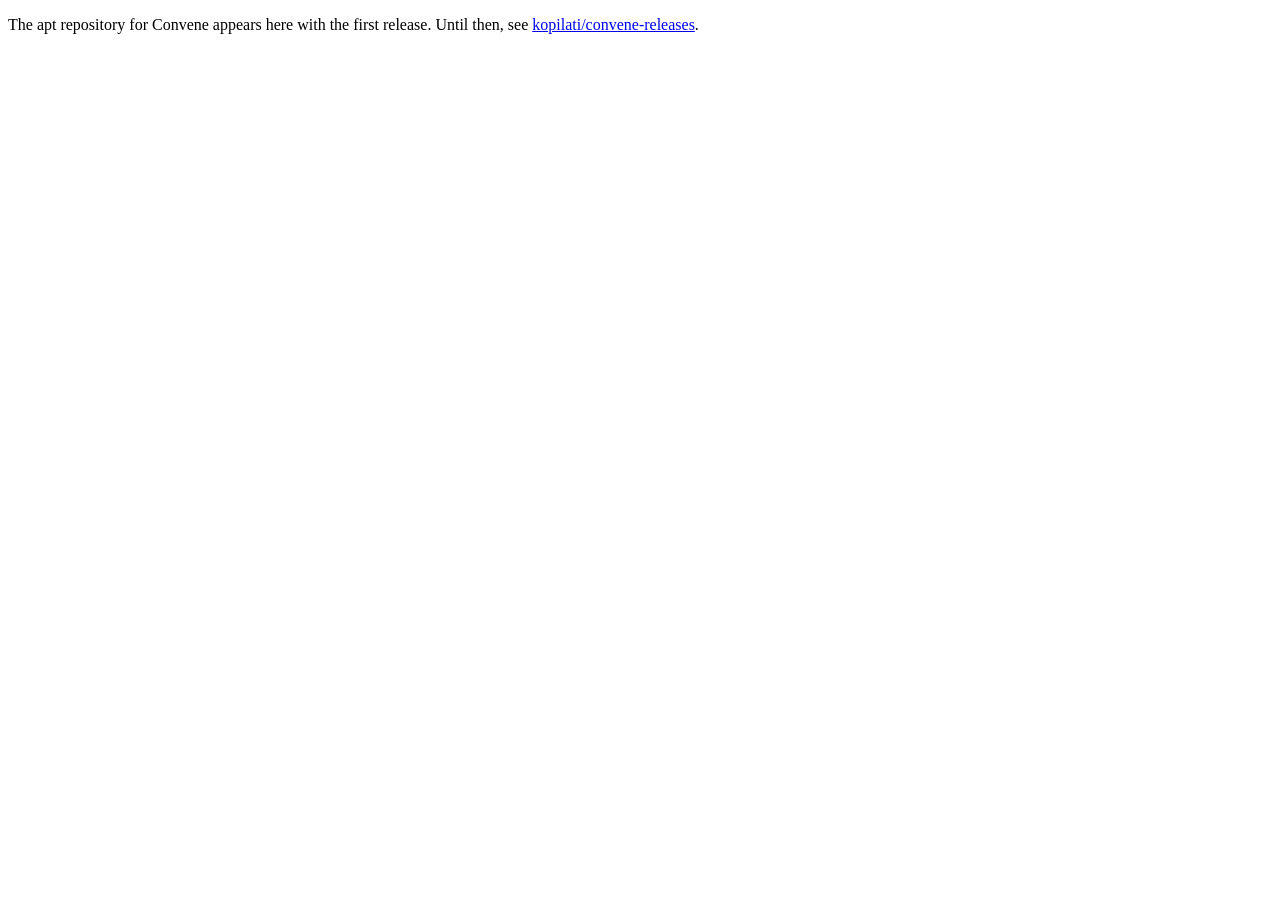
==== docs/index.html @ 104bd397 "the installing page, and the apt repository's place How to install Convene on macOS, Linux, Windows," ====
<!doctype html><title>convene apt repository</title>
<p>The apt repository for Convene appears here with the first release. Until then, see
<a href="https://github.com/kopilati/convene-releases">kopilati/convene-releases</a>.</p>
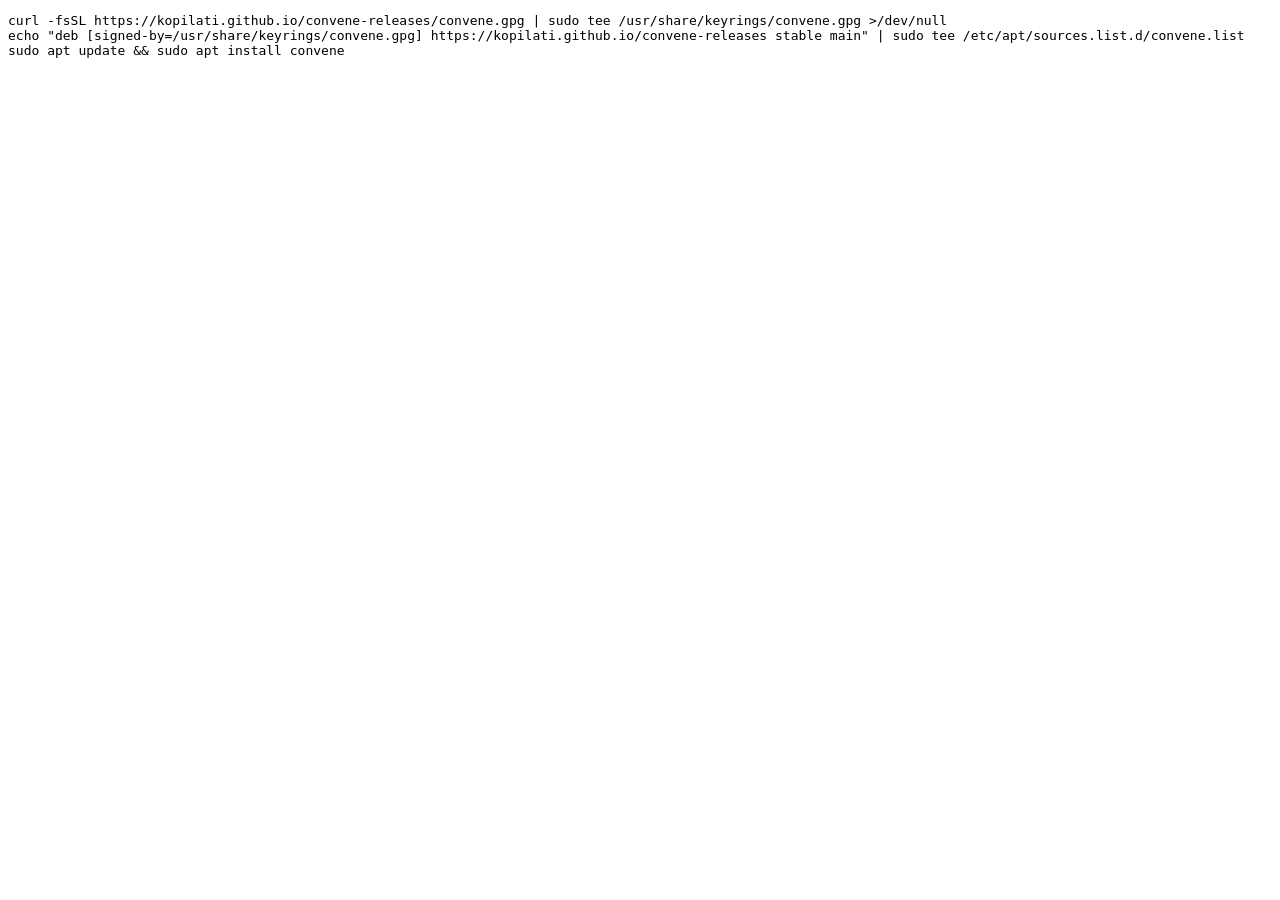
==== commit a636207e: "convene 0.4.0" ====
--- a/docs/index.html
+++ b/docs/index.html
@@ -1,3 +1,6 @@
 <!doctype html><title>convene apt repository</title>
-<p>The apt repository for Convene appears here with the first release. Until then, see
-<a href="https://github.com/kopilati/convene-releases">kopilati/convene-releases</a>.</p>
+<pre>
+curl -fsSL https://kopilati.github.io/convene-releases/convene.gpg | sudo tee /usr/share/keyrings/convene.gpg >/dev/null
+echo "deb [signed-by=/usr/share/keyrings/convene.gpg] https://kopilati.github.io/convene-releases stable main" | sudo tee /etc/apt/sources.list.d/convene.list
+sudo apt update && sudo apt install convene
+</pre>
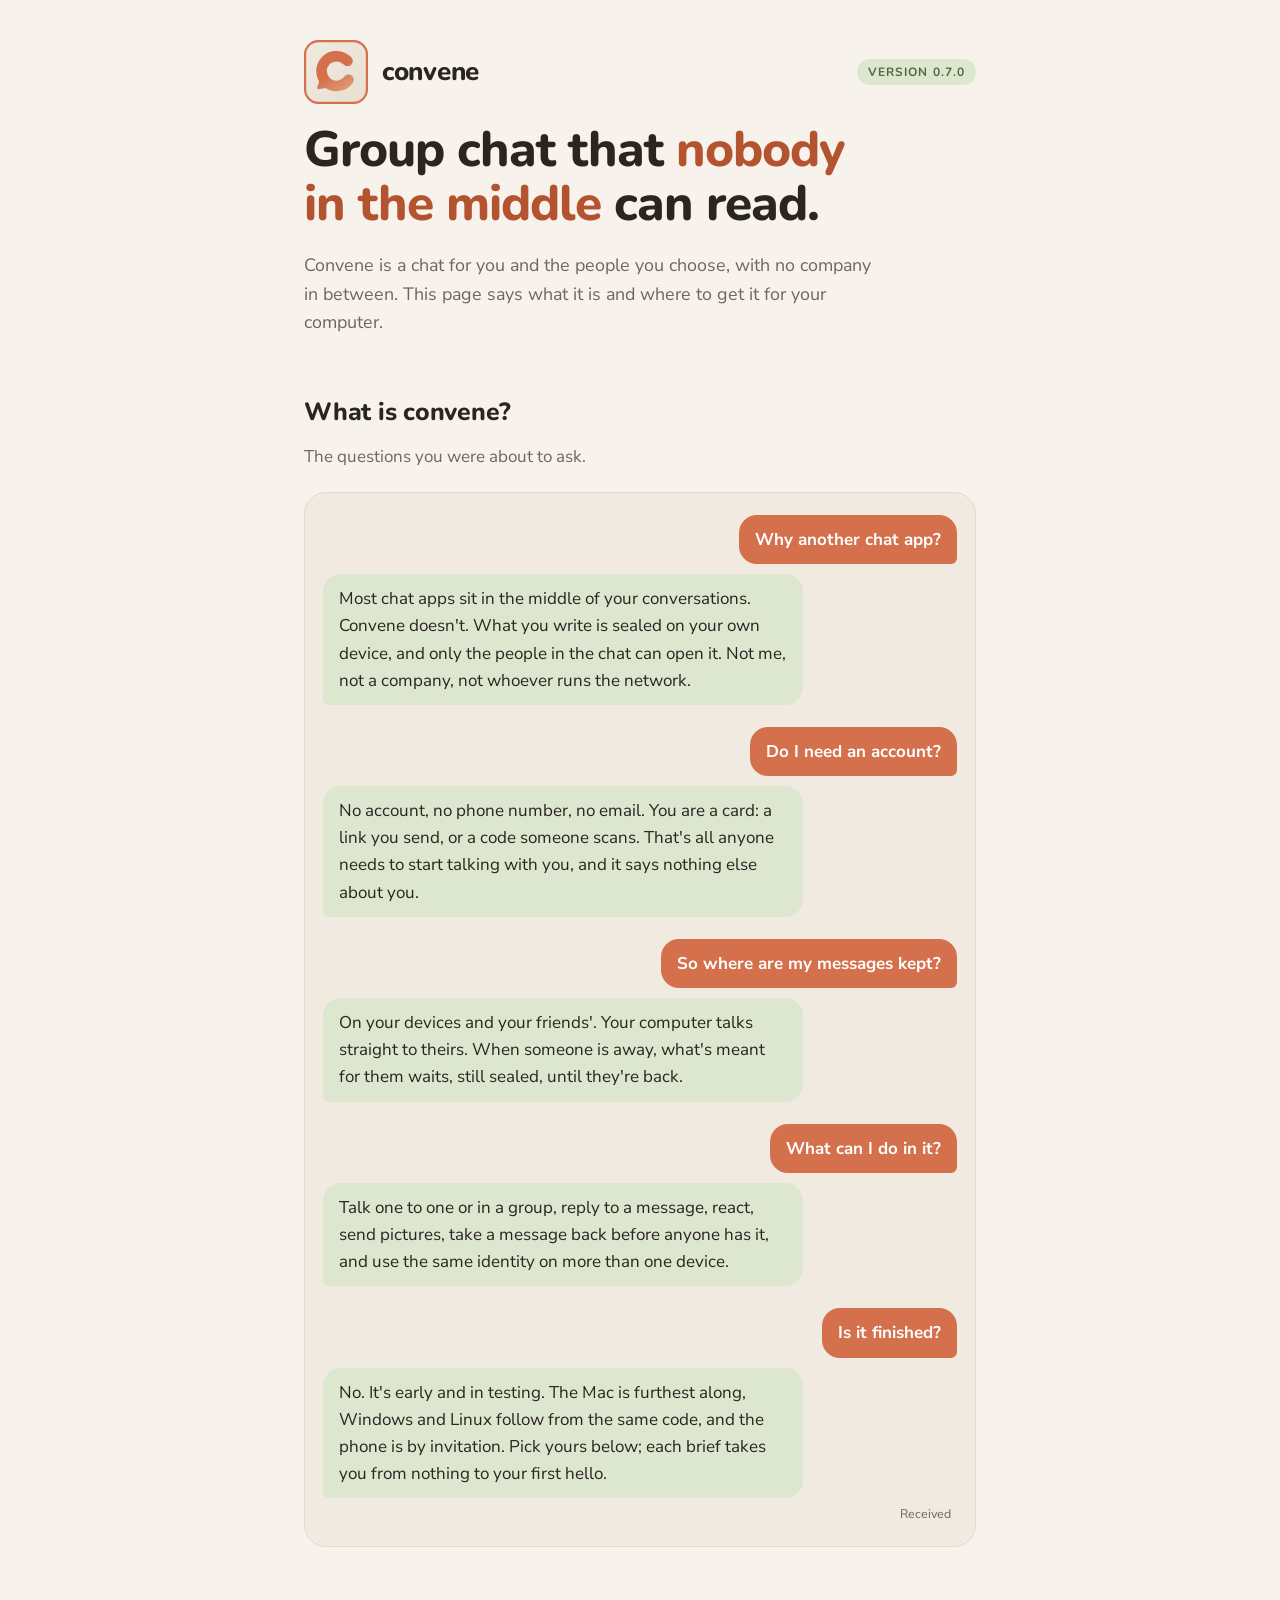
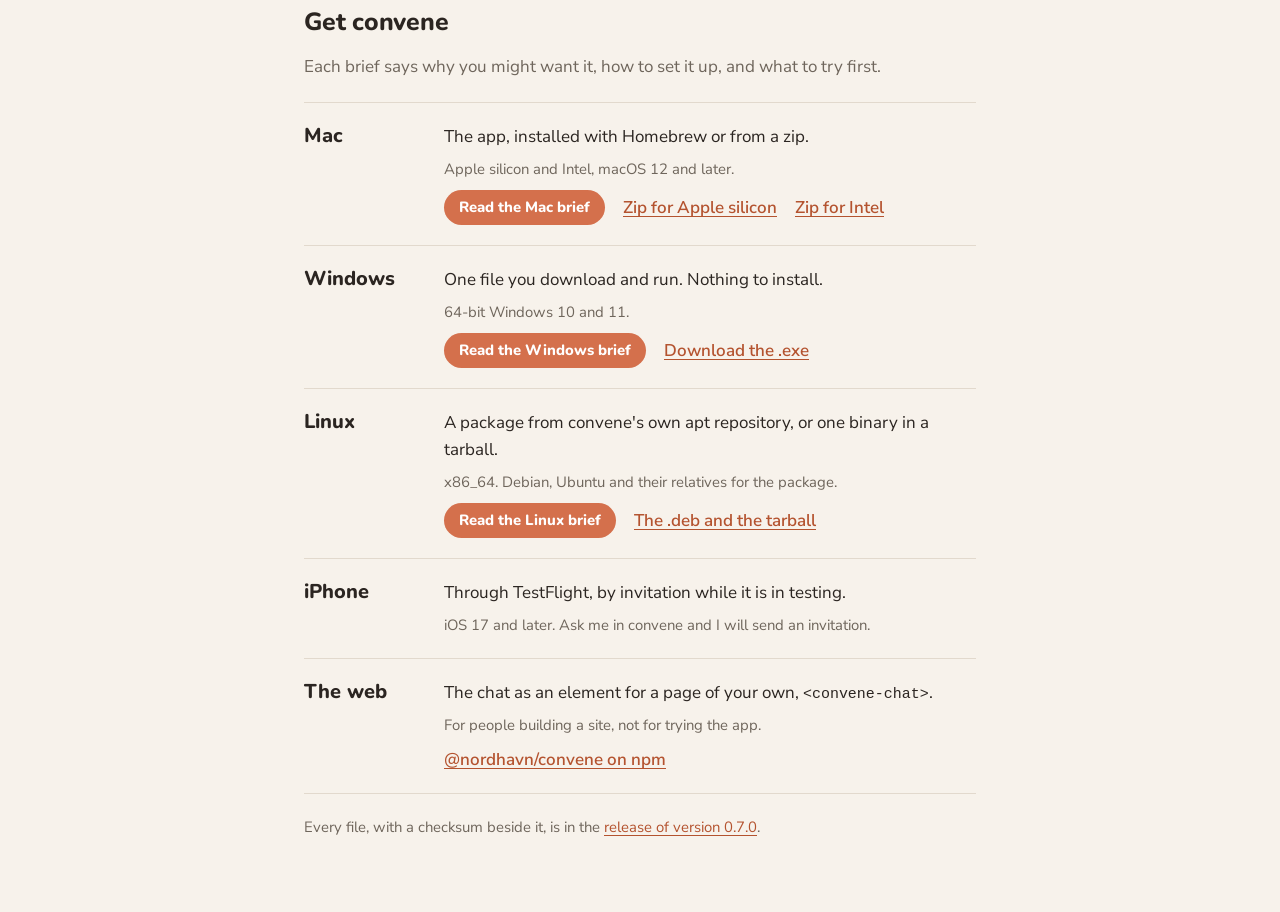
==== commit cc231384: "the pages at 0.7.0" ====
--- a/docs/index.html
+++ b/docs/index.html
@@ -1,6 +1,119 @@
-<!doctype html><title>convene apt repository</title>
-<pre>
-curl -fsSL https://kopilati.github.io/convene-releases/convene.gpg | sudo tee /usr/share/keyrings/convene.gpg >/dev/null
-echo "deb [signed-by=/usr/share/keyrings/convene.gpg] https://kopilati.github.io/convene-releases stable main" | sudo tee /etc/apt/sources.list.d/convene.list
-sudo apt update && sudo apt install convene
-</pre>
+<!doctype html>
+<html lang="en">
+<head>
+<meta charset="utf-8">
+<meta name="viewport" content="width=device-width,initial-scale=1,viewport-fit=cover">
+<title>convene</title>
+<meta name="description" content="convene, a group chat nobody in the middle can read: where to get it for the Mac, Windows and Linux, and a brief for each.">
+<link rel="stylesheet" href="https://fonts.googleapis.com/css2?family=Nunito:wght@600;700;800&family=Nunito+Sans:opsz,wght@6..12,400;6..12,600;6..12,700&display=swap">
+<link rel="stylesheet" href="brief/site.css">
+</head>
+<body>
+<main class="page">
+
+  <header class="hero">
+    <div class="brand">
+      <svg viewBox="100 100 824 824" role="img" aria-label="The convene icon">
+        <defs>
+          <linearGradient id="ibg" x1="0" y1="0" x2="1" y2="1"><stop offset="0" stop-color="#F1EAE0"/><stop offset="1" stop-color="#E8DFD2"/></linearGradient>
+          <linearGradient id="imk" gradientUnits="userSpaceOnUse" x1="420" y1="330" x2="700" y2="760"><stop offset="0.35" stop-color="#D4704C"/><stop offset="1" stop-color="#E0A27A"/></linearGradient>
+          <mask id="im" maskUnits="userSpaceOnUse" x="0" y="0" width="1024" height="1024">
+            <path d="M660.7 371.5 A192 192 0 1 0 673.3 612.9" fill="none" stroke="#fff" stroke-width="136" stroke-linecap="round"/>
+            <path d="M402.0 700.9 L284.0 718.2 L317.1 616.0 Z" fill="#fff" stroke="#fff" stroke-width="30" stroke-linejoin="round"/>
+          </mask>
+        </defs>
+        <rect x="100" y="100" width="824" height="824" rx="186" fill="url(#ibg)"/>
+        <rect x="114" y="114" width="796" height="796" rx="172" fill="none" stroke="#D4704C" stroke-width="28"/>
+        <rect width="1024" height="1024" fill="url(#imk)" mask="url(#im)"/>
+      </svg>
+      <b>convene</b>
+      <span class="tag">Version 0.7.0</span>
+    </div>
+    <h1>Group chat that <em>nobody in the middle</em> can read.</h1>
+    <p class="lede">Convene is a chat for you and the people you choose, with no company in between. This page says what it is and where to get it for your computer.</p>
+  </header>
+
+  <section aria-labelledby="what">
+    <h2 id="what">What is convene?</h2>
+    <p class="sub">The questions you were about to ask.</p>
+    <div class="chat">
+      <p class="me">Why another chat app?</p>
+      <p class="them">Most chat apps sit in the middle of your conversations. Convene doesn't. What you write is sealed on your own device, and only the people in the chat can open it. Not me, not a company, not whoever runs the network.</p>
+
+      <p class="me">Do I need an account?</p>
+      <p class="them">No account, no phone number, no email. You are a card: a link you send, or a code someone scans. That's all anyone needs to start talking with you, and it says nothing else about you.</p>
+
+      <p class="me">So where are my messages kept?</p>
+      <p class="them">On your devices and your friends'. Your computer talks straight to theirs. When someone is away, what's meant for them waits, still sealed, until they're back.</p>
+
+      <p class="me">What can I do in it?</p>
+      <p class="them">Talk one to one or in a group, reply to a message, react, send pictures, take a message back before anyone has it, and use the same identity on more than one device.</p>
+
+      <p class="me">Is it finished?</p>
+      <p class="them">No. It's early and in testing. The Mac is furthest along, Windows and Linux follow from the same code, and the phone is by invitation. Pick yours below; each brief takes you from nothing to your first hello.</p>
+      <span class="reach">Received</span>
+    </div>
+  </section>
+
+  <section aria-labelledby="get">
+    <h2 id="get">Get convene</h2>
+    <p class="sub">Each brief says why you might want it, how to set it up, and what to try first.</p>
+    <ul class="dists">
+      <li>
+        <h3>Mac</h3>
+        <div class="what">
+          <p>The app, installed with Homebrew or from a zip.</p>
+          <p class="needs">Apple silicon and Intel, macOS 12 and later.</p>
+          <p class="links">
+            <a class="brief" href="brief/mac.html">Read the Mac brief</a>
+            <a href="https://github.com/kopilati/convene-releases/releases/download/v0.7.0/Convene-0.7.0-macos-arm64.zip">Zip for Apple silicon</a>
+            <a href="https://github.com/kopilati/convene-releases/releases/download/v0.7.0/Convene-0.7.0-macos-x86_64.zip">Zip for Intel</a>
+          </p>
+        </div>
+      </li>
+      <li>
+        <h3>Windows</h3>
+        <div class="what">
+          <p>One file you download and run. Nothing to install.</p>
+          <p class="needs">64-bit Windows 10 and 11.</p>
+          <p class="links">
+            <a class="brief" href="brief/windows.html">Read the Windows brief</a>
+            <a href="https://github.com/kopilati/convene-releases/releases/download/v0.7.0/Convene-0.7.0-windows-x86_64.exe">Download the .exe</a>
+          </p>
+        </div>
+      </li>
+      <li>
+        <h3>Linux</h3>
+        <div class="what">
+          <p>A package from convene's own apt repository, or one binary in a tarball.</p>
+          <p class="needs">x86_64. Debian, Ubuntu and their relatives for the package.</p>
+          <p class="links">
+            <a class="brief" href="brief/linux.html">Read the Linux brief</a>
+            <a href="https://github.com/kopilati/convene-releases/releases/tag/v0.7.0">The .deb and the tarball</a>
+          </p>
+        </div>
+      </li>
+      <li>
+        <h3>iPhone</h3>
+        <div class="what">
+          <p>Through TestFlight, by invitation while it is in testing.</p>
+          <p class="needs">iOS 17 and later. Ask me in convene and I will send an invitation.</p>
+        </div>
+      </li>
+      <li>
+        <h3>The web</h3>
+        <div class="what">
+          <p>The chat as an element for a page of your own, <code class="file">&lt;convene-chat&gt;</code>.</p>
+          <p class="needs">For people building a site, not for trying the app.</p>
+          <p class="links"><a href="https://www.npmjs.com/package/@nordhavn/convene">@nordhavn/convene on npm</a></p>
+        </div>
+      </li>
+    </ul>
+    <p class="foot">Every file, with a checksum beside it, is in the <a href="https://github.com/kopilati/convene-releases/releases/tag/v0.7.0">release of version 0.7.0</a>.</p>
+  </section>
+
+
+</main>
+<script src="brief/site.js"></script>
+</body>
+</html>
--- a/docs/brief/site.css
+++ b/docs/brief/site.css
@@ -0,0 +1,152 @@
+/* convene's pages for the people installing it: the front page and one brief per distribution.
+   One reading column. A brief's "why" is a chat, drawn as convene draws one: the reader's words
+   right in terracotta, the answers left in sage. Setup is a numbered path. The colours are the
+   app's own (macos/src/theme.rs). */
+:root {
+  color-scheme: light;
+  --bg: #F7F2EB;          /* cream, the window */
+  --sidebar: #F1EAE0;
+  --raised: #E8DFD2;
+  --hairline: #E2D9CD;
+  --text: #2B2521;
+  --muted: #6F665C;
+  --accent: #D4704C;      /* terracotta: your words, the one button that matters */
+  --accent-ink: #B4532F;  /* terracotta deep enough for small text on cream */
+  --on-accent: #FFFFFF;
+  --theirs: #DDE6CF;      /* sage: their words */
+  --on-theirs: #2B2521;
+  --olive: #4F6B3E;
+  --display: "Nunito", ui-rounded, "SF Pro Rounded", system-ui, sans-serif;
+  --body: "Nunito Sans", system-ui, -apple-system, "Segoe UI", sans-serif;
+  --mono: ui-monospace, "SF Mono", Menlo, Consolas, monospace;
+  --r-bubble: 18px;
+  --r: 12px;
+}
+@media (prefers-color-scheme: dark) {
+  :root:not([data-theme="light"]) {
+    --bg: #1E1916; --sidebar: #27211D; --raised: #332B26; --hairline: #40372F;
+    --text: #F1EAE0; --muted: #AB9F92; --accent: #D4704C; --accent-ink: #E8956F;
+    --on-accent: #FFFFFF; --theirs: #36432E; --on-theirs: #EEF2E6; --olive: #A9C296;
+    color-scheme: dark;
+  }
+}
+:root[data-theme="dark"] {
+  --bg: #1E1916; --sidebar: #27211D; --raised: #332B26; --hairline: #40372F;
+  --text: #F1EAE0; --muted: #AB9F92; --accent: #D4704C; --accent-ink: #E8956F;
+  --on-accent: #FFFFFF; --theirs: #36432E; --on-theirs: #EEF2E6; --olive: #A9C296;
+  color-scheme: dark;
+}
+
+*, *::before, *::after { box-sizing: border-box; }
+body {
+  margin: 0;
+  background: var(--bg); color: var(--text);
+  font: 400 17px/1.6 var(--body);
+  padding-block: 40px 72px;
+  padding-left: max(20px, env(safe-area-inset-left, 0px));
+  padding-right: max(20px, env(safe-area-inset-right, 0px));
+}
+img, svg { max-width: 100%; }
+.page { max-width: 42rem; margin: 0 auto; display: flex; flex-direction: column; gap: 56px; }
+h1, h2, h3 { font-family: var(--display); text-wrap: balance; margin: 0; }
+p { margin: 0; }
+a { color: var(--accent-ink); text-underline-offset: 3px; }
+a:focus-visible, button:focus-visible { outline: 3px solid var(--accent); outline-offset: 2px; }
+
+/* Hero */
+.hero { display: flex; flex-direction: column; gap: 20px; }
+.brand { display: flex; align-items: center; gap: 14px; }
+.brand svg { width: 64px; height: 64px; flex: none; }
+.brand b { font: 800 26px/1 var(--display); letter-spacing: -0.01em; }
+.brand a { color: inherit; text-decoration: none; }
+.tag { font: 700 12px/1 var(--display); letter-spacing: 0.09em; text-transform: uppercase;
+       color: var(--olive); background: var(--theirs); padding: 7px 11px; border-radius: 99px; margin-left: auto; }
+h1 { font-weight: 800; font-size: clamp(2rem, 6.2vw, 3.1rem); line-height: 1.08; letter-spacing: -0.02em; }
+h1 em { font-style: normal; color: var(--accent-ink); }
+.lede { font-size: 1.12rem; color: var(--muted); max-width: 36rem; }
+
+section { display: flex; flex-direction: column; gap: 22px; }
+h2 { font-weight: 800; font-size: 1.55rem; letter-spacing: -0.01em; }
+.sub { color: var(--muted); margin-top: -12px; }
+
+/* The why, as a chat */
+.chat { display: flex; flex-direction: column; gap: 10px; background: var(--sidebar);
+        border: 1px solid var(--hairline); border-radius: 22px; padding: 22px 18px; }
+.chat p { max-width: min(30rem, 88%); padding: 11px 16px; border-radius: var(--r-bubble); }
+.chat .me { align-self: flex-end; background: var(--accent); color: var(--on-accent);
+            font-weight: 700; border-bottom-right-radius: 6px; margin-top: 12px; }
+.chat .me:first-child { margin-top: 0; }
+.chat .them { align-self: flex-start; background: var(--theirs); color: var(--on-theirs);
+              border-bottom-left-radius: 6px; }
+.reach { align-self: flex-end; font-size: 0.78rem; color: var(--muted); margin-top: -4px; padding-right: 6px; }
+
+/* Setup path */
+.steps { list-style: none; margin: 0; padding: 0; display: flex; flex-direction: column; gap: 30px; counter-reset: s; }
+.steps > li { counter-increment: s; display: grid; grid-template-columns: 40px minmax(0, 1fr); column-gap: 16px; }
+.steps > li::before { content: counter(s); width: 40px; height: 40px; border-radius: 50%;
+                      background: var(--accent); color: var(--on-accent);
+                      font: 800 18px/40px var(--display); text-align: center; }
+.step { display: flex; flex-direction: column; gap: 10px; min-width: 0; }
+.step h3 { font-weight: 800; font-size: 1.15rem; line-height: 40px; }
+.step h3 + p { margin-top: -8px; }
+.cmd { display: flex; align-items: stretch; background: var(--raised); border-radius: var(--r); overflow: hidden; }
+.cmd code { flex: 1; min-width: 0; overflow-x: auto; white-space: nowrap; padding: 12px 14px;
+            font: 400 0.86rem/1.5 var(--mono); color: var(--text); }
+.cmd button { flex: none; border: 0; border-left: 1px solid var(--hairline); background: transparent; color: var(--accent-ink);
+              font: 700 0.85rem/1 var(--display); padding: 0 16px; cursor: pointer; min-width: 74px; }
+.cmd button:hover { background: var(--hairline); }
+.clicks { display: flex; flex-wrap: wrap; gap: 6px 4px; align-items: center; padding: 0; margin: 0; list-style: none; }
+.clicks li { background: var(--raised); border-radius: 99px; padding: 5px 13px; font-weight: 600; font-size: 0.93rem; }
+.clicks li + li::before { content: "›"; color: var(--muted); margin: 0 9px 0 -13px; position: relative; left: -6px; font-weight: 700; }
+kbd, .ui { font: 700 0.92em var(--display); background: var(--raised); border-radius: 7px; padding: 2px 8px; white-space: nowrap; }
+code.file { font: 400 0.88em var(--mono); overflow-wrap: anywhere; }
+.aside { font-size: 0.93rem; color: var(--muted); }
+.get { align-self: flex-start; display: inline-block; background: var(--accent); color: var(--on-accent);
+       font: 800 1rem/1 var(--display); text-decoration: none; padding: 14px 20px; border-radius: 99px; }
+.get:hover { filter: brightness(1.06); }
+
+/* Things to try */
+.try { list-style: none; margin: 0; padding: 0; display: grid; grid-template-columns: repeat(auto-fit, minmax(17rem, 1fr)); gap: 0 32px; }
+.try li { padding: 14px 0; border-top: 1px solid var(--hairline); min-width: 0; }
+.try b { font-family: var(--display); font-weight: 800; display: block; }
+.try span { color: var(--muted); font-size: 0.96rem; }
+
+.words { display: grid; grid-template-columns: auto minmax(0, 1fr); gap: 10px 16px; align-items: baseline; margin: 0; }
+.words dt { font: 700 0.85rem var(--display); color: var(--muted); }
+.words dd { margin: 0; }
+
+/* Where Rune is: his card, as a link to copy */
+.address { background: var(--sidebar); border: 1px solid var(--hairline); border-radius: 22px; padding: 26px 24px; gap: 16px; }
+.address .who { display: flex; align-items: center; gap: 14px; }
+.address .face { flex: none; width: 48px; height: 48px; border-radius: 50%; background: var(--accent); color: var(--on-accent);
+                 font: 800 22px/48px var(--display); text-align: center; }
+.address .who p { color: var(--muted); font-size: 0.93rem; }
+.address .who b { display: block; color: var(--text); font: 800 1.15rem/1.3 var(--display); }
+.address ol { margin: 0; padding-left: 1.3em; display: flex; flex-direction: column; gap: 6px; }
+.address .cmd { background: var(--raised); }
+
+/* Closing */
+.tell { background: var(--theirs); color: var(--on-theirs); border-radius: 22px; padding: 26px 24px; gap: 14px; }
+.tell ul { margin: 0; padding-left: 1.2em; display: flex; flex-direction: column; gap: 6px; }
+.sign { font: 800 1.1rem var(--display); }
+
+/* The front page: one row per distribution */
+.dists { list-style: none; margin: 0; padding: 0; display: flex; flex-direction: column; }
+.dists > li { display: grid; grid-template-columns: 7.5rem minmax(0, 1fr); gap: 4px 20px; padding: 20px 0; border-top: 1px solid var(--hairline); }
+.dists > li:last-child { border-bottom: 1px solid var(--hairline); }
+.dists h3 { font-weight: 800; font-size: 1.25rem; line-height: 1.3; }
+.dists .what { display: flex; flex-direction: column; gap: 8px; min-width: 0; }
+.dists .needs { color: var(--muted); font-size: 0.93rem; }
+.links { display: flex; flex-wrap: wrap; gap: 8px 18px; align-items: center; font-weight: 600; }
+.links .brief { background: var(--accent); color: var(--on-accent); font: 800 0.93rem/1 var(--display);
+                text-decoration: none; padding: 10px 15px; border-radius: 99px; }
+.links .brief:hover { filter: brightness(1.06); }
+.foot { color: var(--muted); font-size: 0.93rem; }
+
+@media (max-width: 30rem) {
+  .tag { display: none; }
+  .steps > li { grid-template-columns: 32px minmax(0, 1fr); column-gap: 12px; }
+  .steps > li::before { width: 32px; height: 32px; line-height: 32px; font-size: 15px; }
+  .step h3 { line-height: 32px; }
+  .dists > li { grid-template-columns: minmax(0, 1fr); }
+}
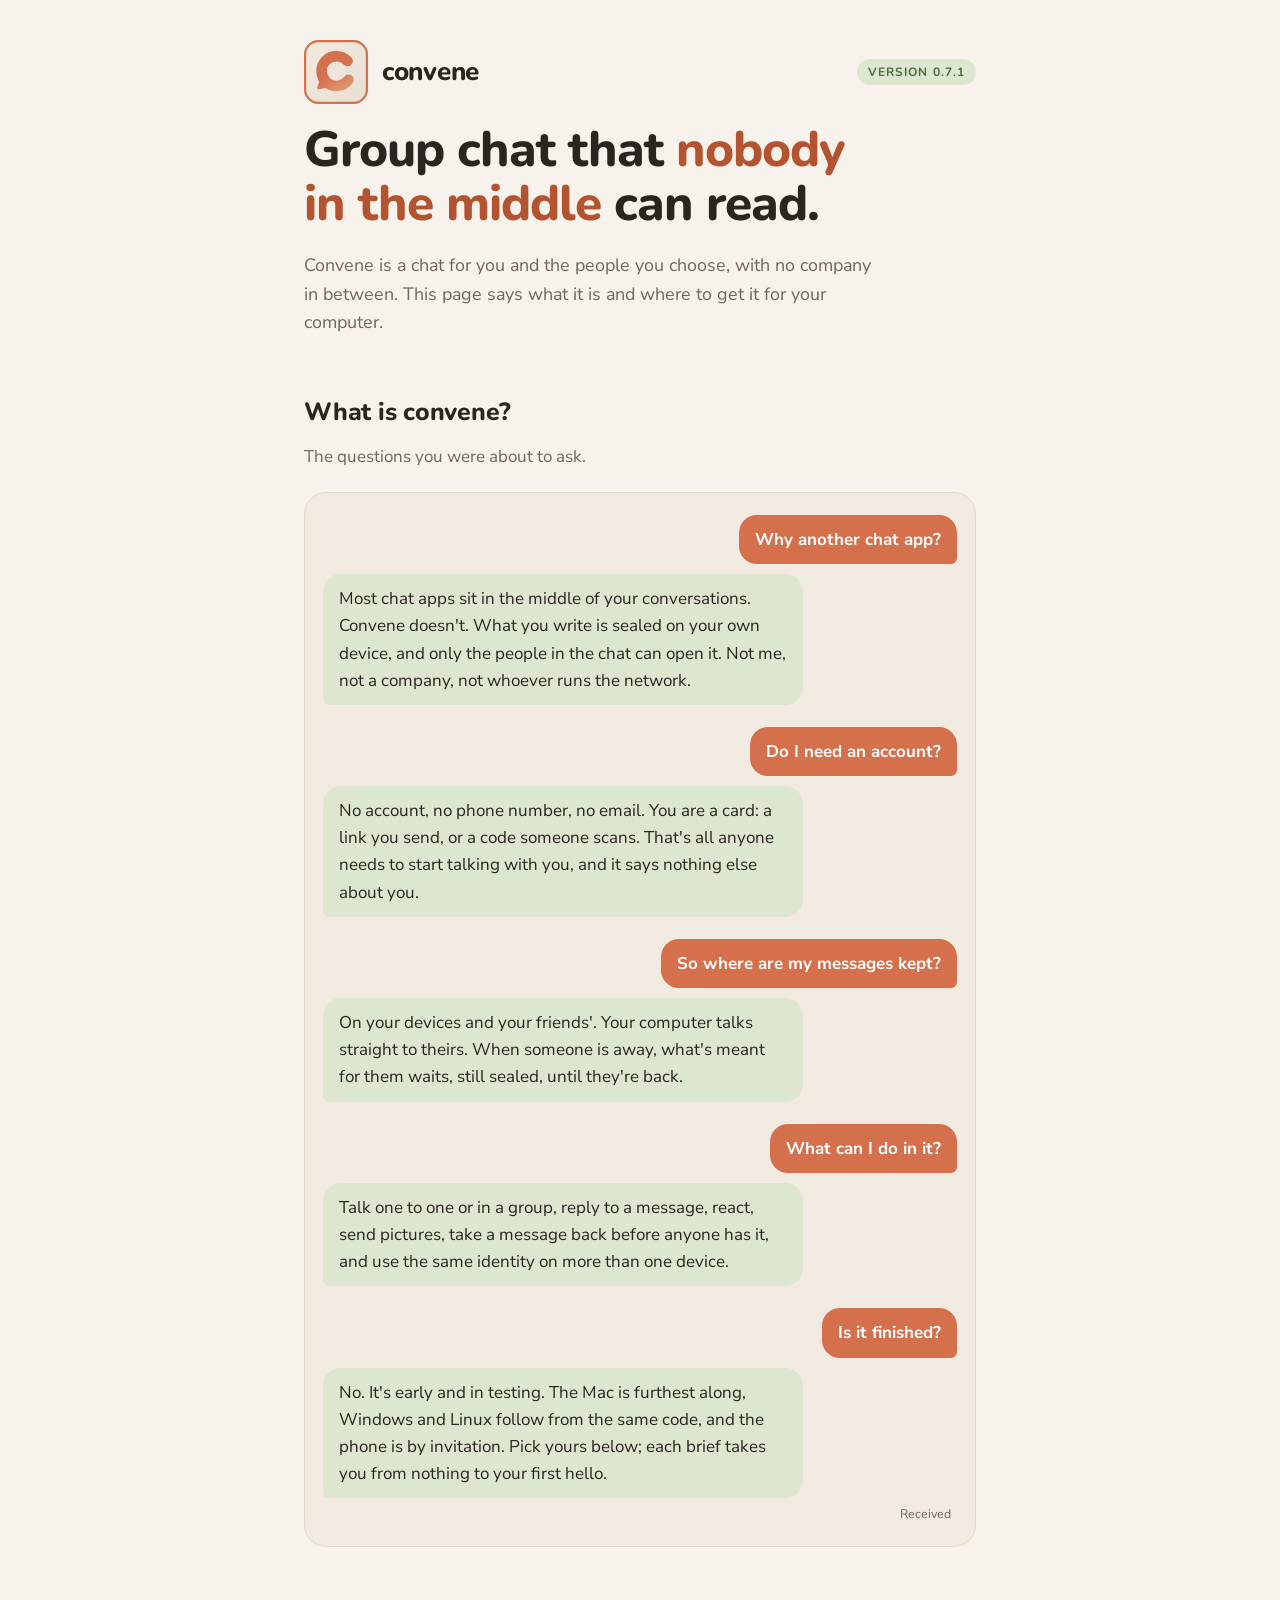
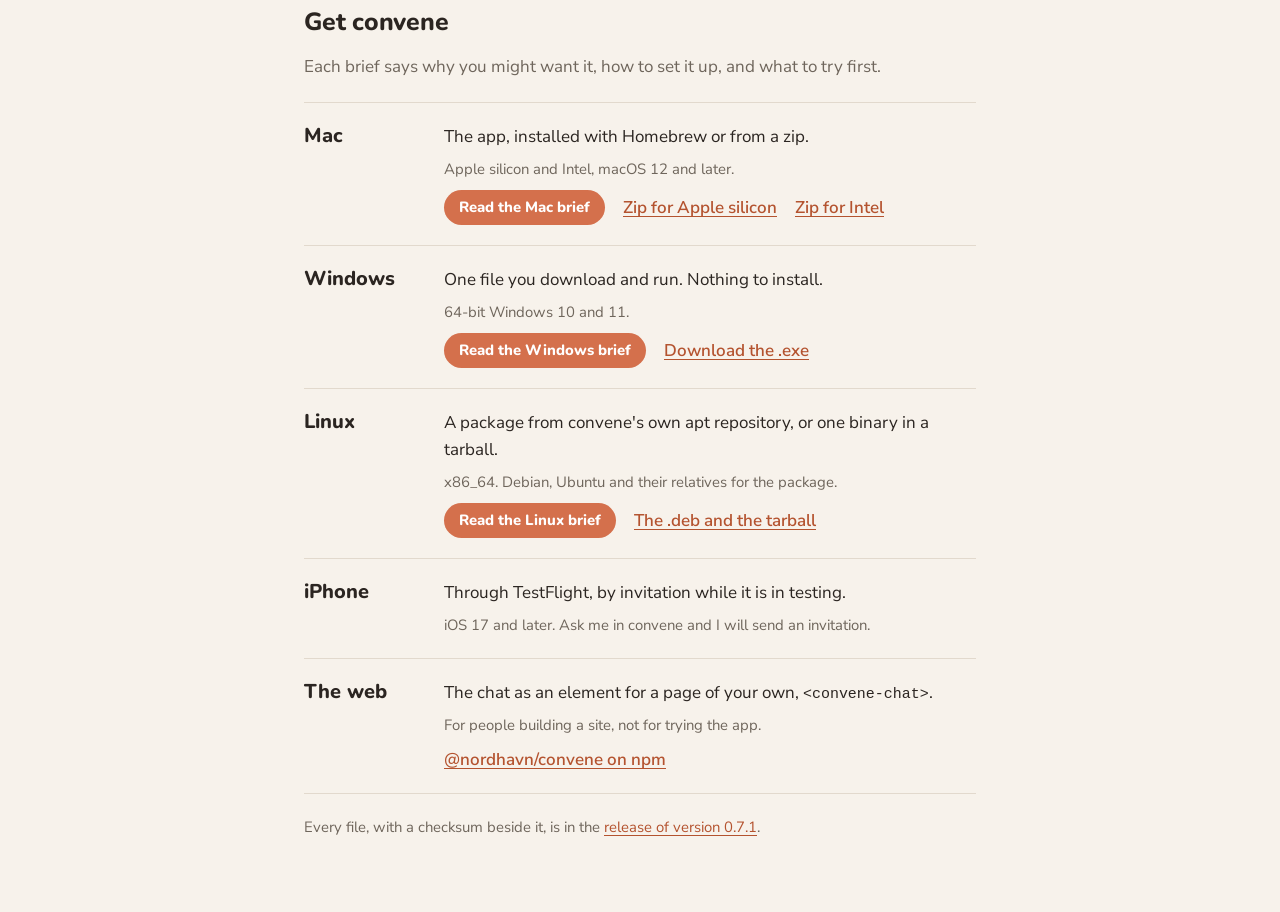
==== commit 91ee5fdf: "the pages at 0.7.1" ====
--- a/docs/index.html
+++ b/docs/index.html
@@ -27,7 +27,7 @@
         <rect width="1024" height="1024" fill="url(#imk)" mask="url(#im)"/>
       </svg>
       <b>convene</b>
-      <span class="tag">Version 0.7.0</span>
+      <span class="tag">Version 0.7.1</span>
     </div>
     <h1>Group chat that <em>nobody in the middle</em> can read.</h1>
     <p class="lede">Convene is a chat for you and the people you choose, with no company in between. This page says what it is and where to get it for your computer.</p>
@@ -66,8 +66,8 @@
           <p class="needs">Apple silicon and Intel, macOS 12 and later.</p>
           <p class="links">
             <a class="brief" href="brief/mac.html">Read the Mac brief</a>
-            <a href="https://github.com/kopilati/convene-releases/releases/download/v0.7.0/Convene-0.7.0-macos-arm64.zip">Zip for Apple silicon</a>
-            <a href="https://github.com/kopilati/convene-releases/releases/download/v0.7.0/Convene-0.7.0-macos-x86_64.zip">Zip for Intel</a>
+            <a href="https://github.com/kopilati/convene-releases/releases/download/v0.7.1/Convene-0.7.1-macos-arm64.zip">Zip for Apple silicon</a>
+            <a href="https://github.com/kopilati/convene-releases/releases/download/v0.7.1/Convene-0.7.1-macos-x86_64.zip">Zip for Intel</a>
           </p>
         </div>
       </li>
@@ -78,7 +78,7 @@
           <p class="needs">64-bit Windows 10 and 11.</p>
           <p class="links">
             <a class="brief" href="brief/windows.html">Read the Windows brief</a>
-            <a href="https://github.com/kopilati/convene-releases/releases/download/v0.7.0/Convene-0.7.0-windows-x86_64.exe">Download the .exe</a>
+            <a href="https://github.com/kopilati/convene-releases/releases/download/v0.7.1/Convene-0.7.1-windows-x86_64.exe">Download the .exe</a>
           </p>
         </div>
       </li>
@@ -89,7 +89,7 @@
           <p class="needs">x86_64. Debian, Ubuntu and their relatives for the package.</p>
           <p class="links">
             <a class="brief" href="brief/linux.html">Read the Linux brief</a>
-            <a href="https://github.com/kopilati/convene-releases/releases/tag/v0.7.0">The .deb and the tarball</a>
+            <a href="https://github.com/kopilati/convene-releases/releases/tag/v0.7.1">The .deb and the tarball</a>
           </p>
         </div>
       </li>
@@ -109,7 +109,7 @@
         </div>
       </li>
     </ul>
-    <p class="foot">Every file, with a checksum beside it, is in the <a href="https://github.com/kopilati/convene-releases/releases/tag/v0.7.0">release of version 0.7.0</a>.</p>
+    <p class="foot">Every file, with a checksum beside it, is in the <a href="https://github.com/kopilati/convene-releases/releases/tag/v0.7.1">release of version 0.7.1</a>.</p>
   </section>
 
 
